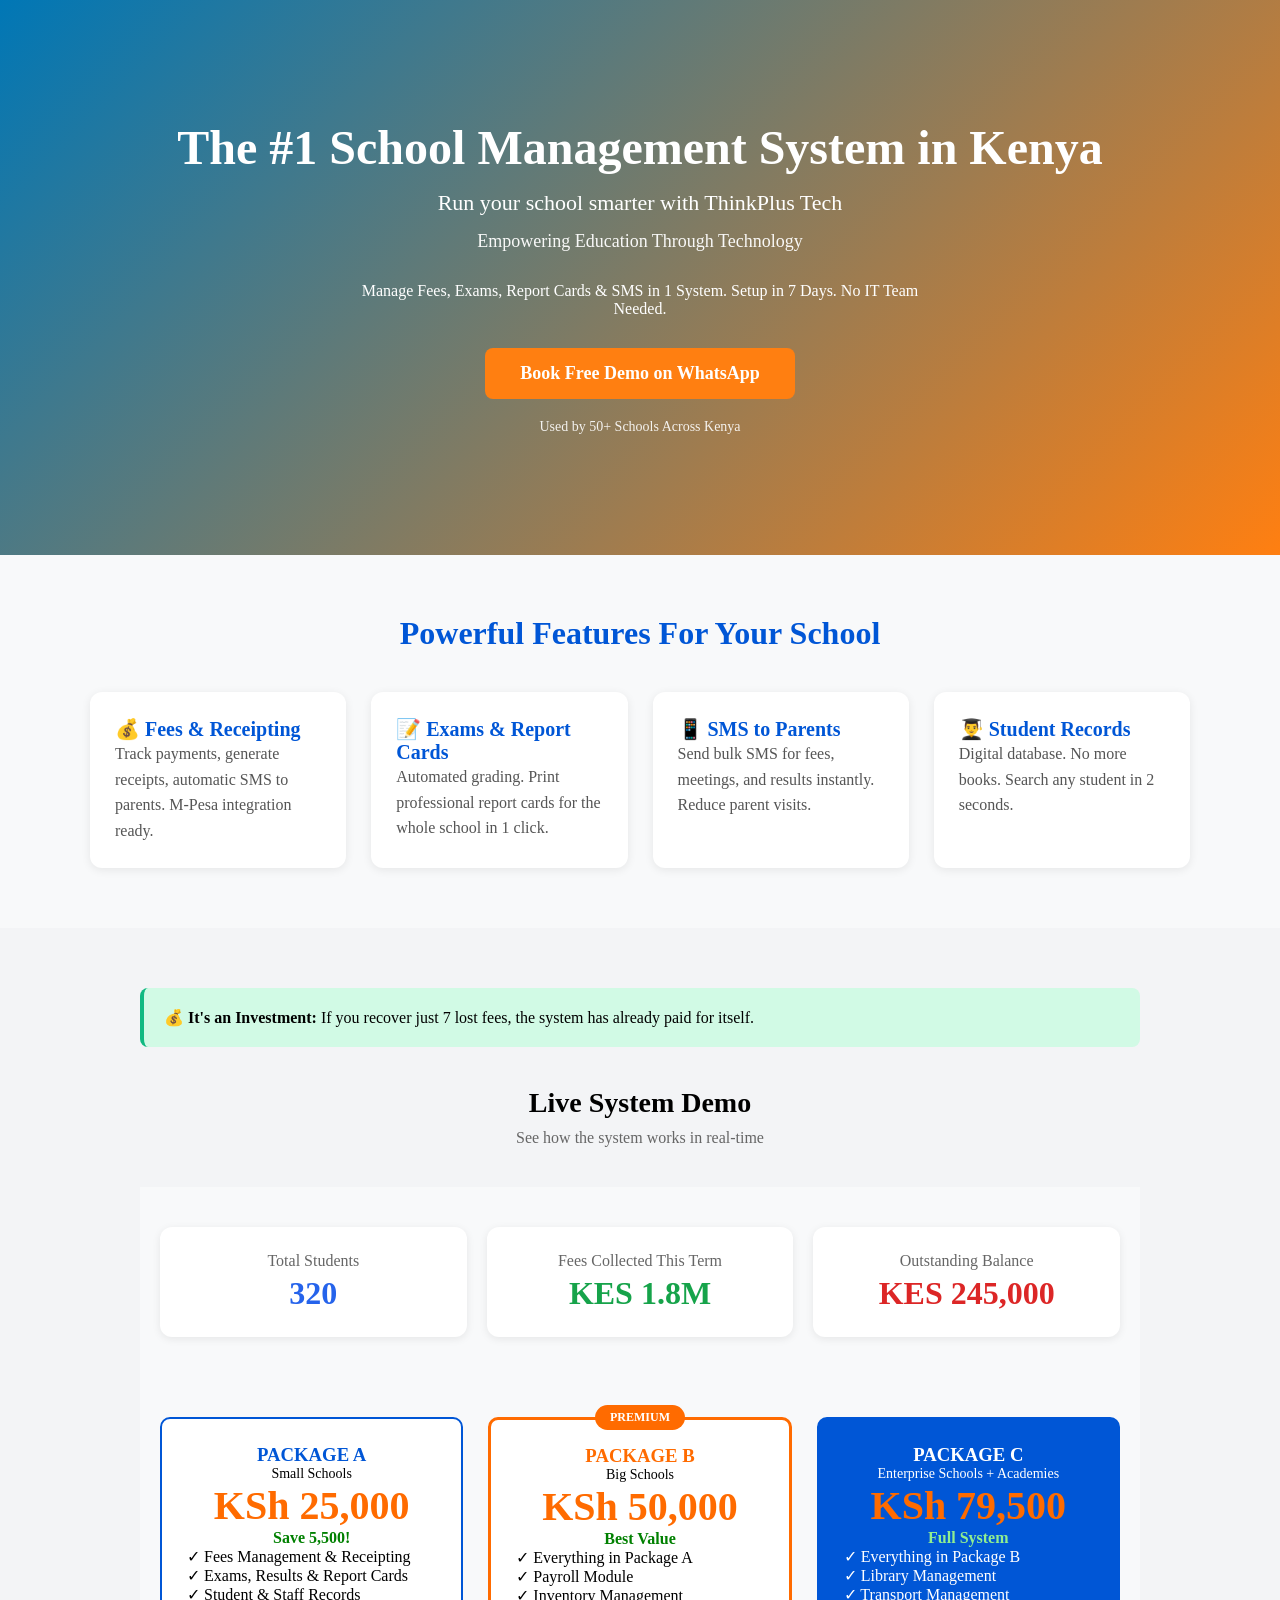
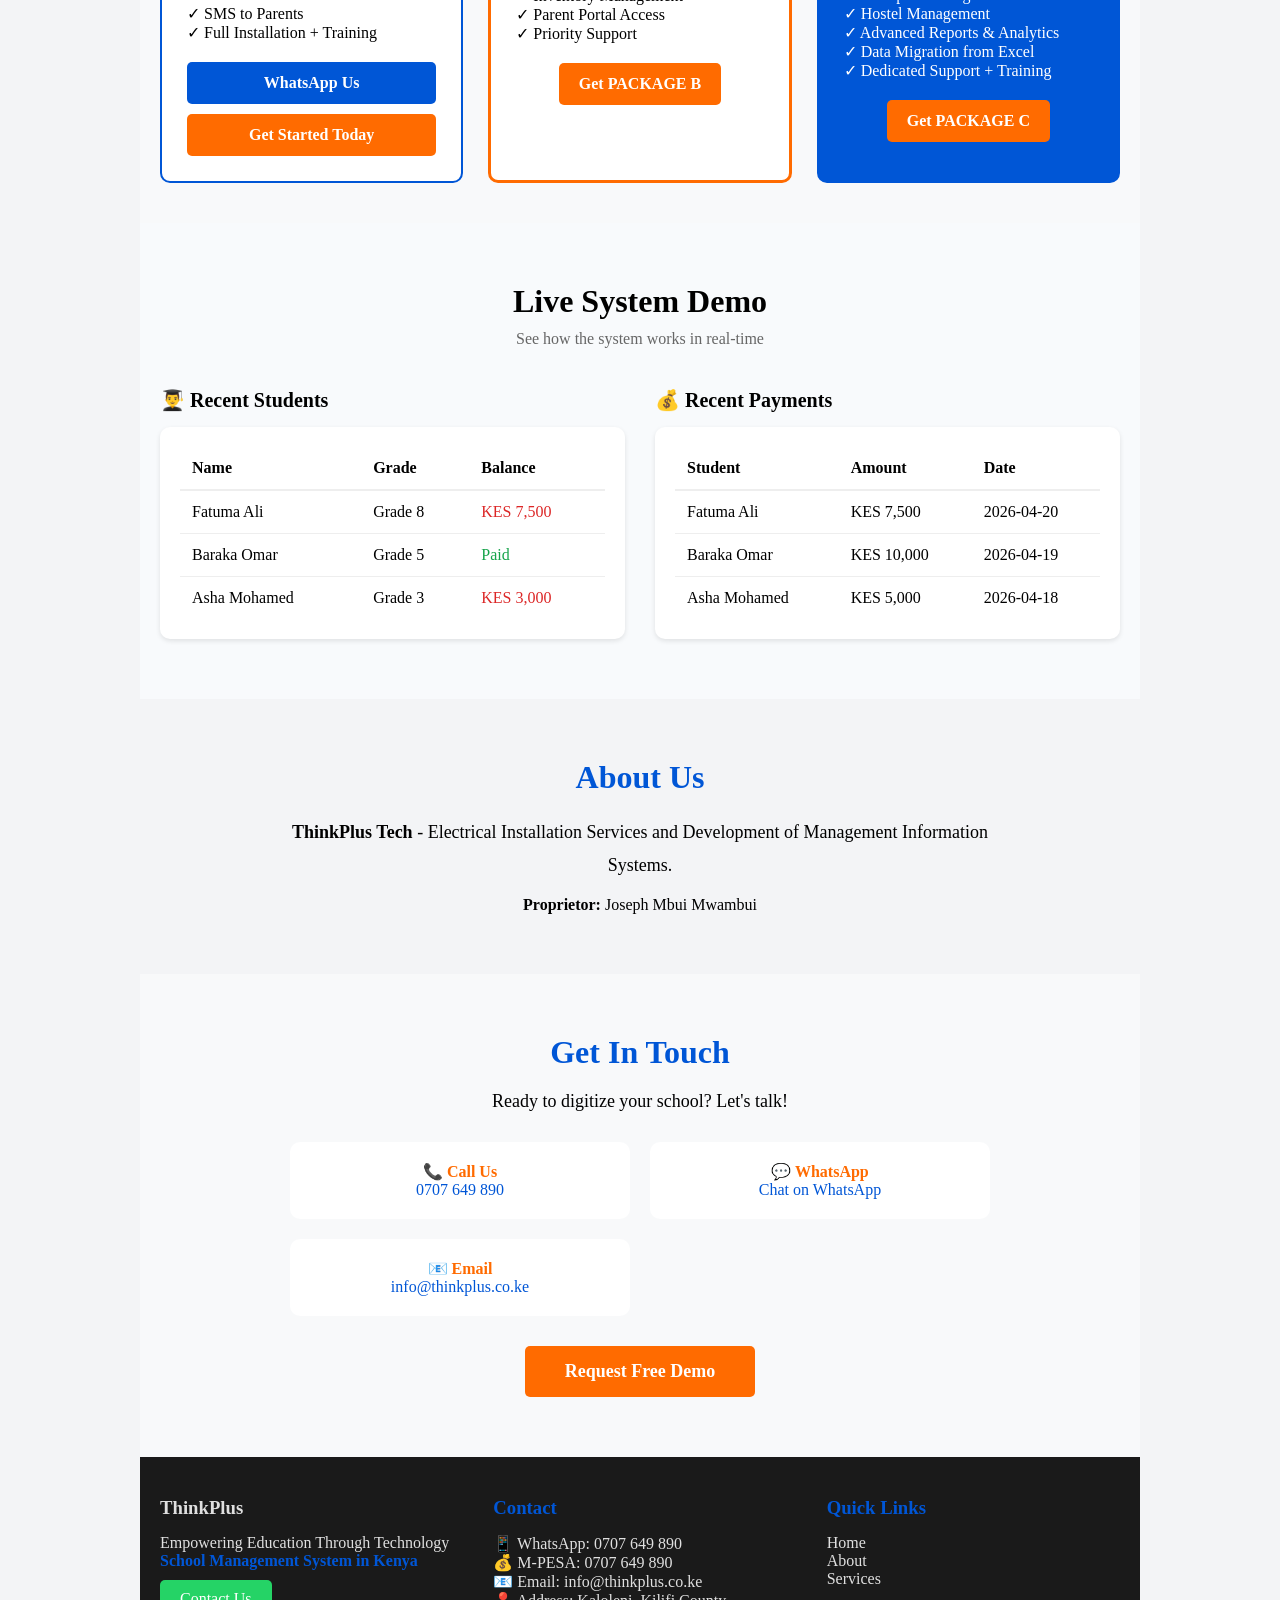
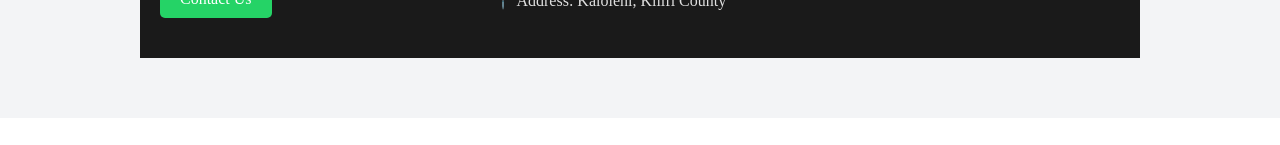
==== index.html @ ad933ab4 "Refactor button layout in index.html Updated button styles for better layout and usability." ====
<!DOCTYPE html>
<html lang="en">
<head>
  <meta charset="UTF-8">
  <meta name="viewport" content="width=device-width, initial-scale=1.0">
  <title>ThinkPlus Tech - School Management System Kenya</title>
      <meta name="description" content="ThinkPlus MIS - School Management System in Kenya. Manage Fees, Exams, SMS, Report Cards. Pay once, no yearly fees.">
  <style>
 /* RESET */
* {
  margin: 0;
  padding: 0;
  box-sizing: border-box;
}

/* MOBILE RESPONSIVE - FINAL */
@media (max-width: 768px) {
  section {
    padding: 40px 15px !important;
  }

  /* Force ALL flex and grid to stack */
  div[style*="display: flex"], 
  div[style*="display: grid"] {
    display: block !important;
  }
  
  /* Make all cards full width */
  div[style*="flex: 1 1"], 
  div[style*="max-width:"],
  div[style*="border: 3px solid"], 
  div[style*="border: 2px solid"] {
    width: 100% !important;
    max-width: 100% !important;
    margin: 0 0 20px 0 !important;
  }
/* Fix mobile menu */
nav {
  display: flex;
  justify-content: space-between;
  align-items: center;
  padding: 15px !important;
}
.menu-toggle {
  font-size: 28px !important;
  cursor: pointer;
  background: none;
  border: none;
  color: #fff; /* Changed to white so it shows on your blue gradient */
}
  /* Remove white bars */
  div[style*="max-width: 1200px"] {
    padding: 0 15px !important;
    margin: 0 auto !important;
  }

  /* Make tables scroll */
  table {
    display: block;
    width: 100%;
    overflow-x: auto;
    white-space: nowrap;
  }
  table td, table th {
    padding: 10px 8px !important;
    font-size: 13px !important;
  }

  /* Center footer */
  footer { 
    padding: 30px 15px !important; 
    text-align: center !important;
  }

  h1 { font-size: 26px !important; }
  h2 { font-size: 22px !important; }


/* Make tables scroll */
table {
  display: block;
  width: 100%;
  overflow-x: auto;
  white-space: nowrap;
}
table td, table th {
  padding: 10px 8px !important;
  font-size: 13px !important;
}

/* Force table wrapper to not break layout */
section div[style*="overflow"] {
  width: 100% !important;
  max-width: 100% !important;
}


  /* LOADING SCREEN */
#loader {
  position: fixed;
  top: 0; left: 0;
  width: 100%; height: 100%;
  background: linear-gradient(135deg, #0077b6 0%, #ff7f11 100%);
  display: flex;
  flex-direction: column;
  justify-content: center;
  align-items: center;
  z-index: 9999;
  color: #fff;
}
#loader h2 { font-size: 28px; margin-top: 20px; }
.spinner {
  width: 80px;
  height: 80px;
  border-radius: 50%;
  background: conic-gradient(#ff7f11 0% 30%, white 30% 100%);
  animation: spin 1s linear infinite;
}
@keyframes spin { to { transform: rotate(360deg); } }
  
/* MOBILE RESPONSIVE */
@media screen and (max-width: 768px) {
  div[style*="display: flex"] { display: block !important; }
  div[style*="flex: 1 1"] { width: 100% !important; margin-bottom: 20px !important; }
  #hero h1 { font-size: 28px !important; }
  #hero h3 { font-size: 22px !important; }
}
} /* CLOSE @media */

    </style>
</head>
<body>
  
<!-- LOADING SCREEN -->
<div id="loader">
  <div class="spinner"></div>
  <h2>Welcome to ThinkPlus</h2>
</div>
  
<!-- HERO SECTION -->
<section id="hero" style="background: linear-gradient(135deg, #0077b6, #ff7f11); padding: 120px 20px; text-align: center; color: #fff;">
  <h1 style="font-size: 48px; margin-bottom: 15px;">The #1 School Management System in Kenya</h1>
  <h3 style="font-size: 22px; margin-bottom: 15px; font-weight: 400;">Run your school smarter with ThinkPlus Tech</h3>
  <p style="font-size: 18px; margin-bottom: 30px; opacity: 0.95;">Empowering Education Through Technology</p>
  <p style="font-size: 16px; margin-bottom: 30px; max-width: 600px; margin-left: auto; margin-right: auto;">
    Manage Fees, Exams, Report Cards & SMS in 1 System. Setup in 7 Days. No IT Team Needed.
  </p>
  <a href="https://wa.me/254707649890?text=Hi%20ThinkPlus%20I%20want%20a%20demo" 
     style="background: #ff7f11; color: #fff; padding: 15px 35px; border-radius: 8px; text-decoration: none; font-weight: bold; font-size: 18px; display: inline-block; margin-bottom: 20px;">
     Book Free Demo on WhatsApp
  </a>
  <p style="font-size: 14px; opacity: 0.9;">Used by 50+ Schools Across Kenya</p>
</section>

<!-- FEATURES SECTION -->
<section id="features" style="padding: 60px 20px; background: #f8f9fa;">
  <h2 style="text-align: center; color: #0056D6; font-size: 32px; margin-bottom: 40px;">
    Powerful Features For Your School
  </h2>
  
  <div style="display: grid; grid-template-columns: repeat(auto-fit, minmax(250px, 1fr)); gap: 25px; max-width: 1100px; margin: 0 auto;">
    
    <div class="card" style="background: white; padding: 25px; border-radius: 12px; box-shadow: 0 2px 10px rgba(0,0,0,0.08);">
      <h3 style="color: #0056D6; font-size: 20px;">💰 Fees & Receipting</h3>
      <p style="color: #555; line-height: 1.6;">Track payments, generate receipts, automatic SMS to parents. M-Pesa integration ready.</p>
    </div>

    <div class="card" style="background: white; padding: 25px; border-radius: 12px; box-shadow: 0 2px 10px rgba(0,0,0,0.08);">
      <h3 style="color: #0056D6; font-size: 20px;">📝 Exams & Report Cards</h3>
      <p style="color: #555; line-height: 1.6;">Automated grading. Print professional report cards for the whole school in 1 click.</p>
    </div>

    <div class="card" style="background: white; padding: 25px; border-radius: 12px; box-shadow: 0 2px 10px rgba(0,0,0,0.08);">
      <h3 style="color: #0056D6; font-size: 20px;">📱 SMS to Parents</h3>
      <p style="color: #555; line-height: 1.6;">Send bulk SMS for fees, meetings, and results instantly. Reduce parent visits.</p>
    </div>

    <div class="card" style="background: white; padding: 25px; border-radius: 12px; box-shadow: 0 2px 10px rgba(0,0,0,0.08);">
      <h3 style="color: #0056D6; font-size: 20px;">👨‍🎓 Student Records</h3>
      <p style="color: #555; line-height: 1.6;">Digital database. No more books. Search any student in 2 seconds.</p>
    </div>

  </div>
</section>
  <!-- LIVE DEMO SECTION -->
<section style="padding: 60px 20px; background: #f3f4f6;">
  <div style="max-width: 1000px; margin: 0 auto;">
    
    <!-- INVESTMENT BANNER -->
    <div style="background: #d1fae5; border-left: 4px solid #10b981; padding: 20px; border-radius: 8px; margin-bottom: 40px;">
      <p style="margin: 0; font-size: 16px;"><strong>💰 It's an Investment:</strong> If you recover just 7 lost fees, the system has already paid for itself.</p>
    </div>

    <h2 style="text-align: center; font-size: 28px; margin-bottom: 10px;">Live System Demo</h2>
    <p style="text-align: center; color: #666; margin-bottom: 40px;">See how the system works in real-time</p>

<!-- STATS SECTION -->
<div style="display: grid; grid-template-columns: repeat(auto-fit, minmax(250px, 1fr)); gap: 20px; padding: 40px 20px; background: #f8f9fa;">

  <div style="background: white; padding: 25px; border-radius: 12px; box-shadow: 0 2px 8px rgba(0,0,0,0.08); text-align: center;">
    <p style="color: #666; margin-bottom: 5px;">Total Students</p>
    <p style="font-size: 32px; font-weight: bold; color: #2563eb; margin: 0;">320</p>
  </div>

  <div style="background: white; padding: 25px; border-radius: 12px; box-shadow: 0 2px 8px rgba(0,0,0,0.08); text-align: center;">
    <p style="color: #666; margin-bottom: 5px;">Fees Collected This Term</p>
    <p style="font-size: 32px; font-weight: bold; color: #16a34a; margin: 0;">KES 1.8M</p>
  </div>

  <div style="background: white; padding: 25px; border-radius: 12px; box-shadow: 0 2px 8px rgba(0,0,0,0.08); text-align: center;">
    <p style="color: #666; margin-bottom: 5px;">Outstanding Balance</p>
    <p style="font-size: 32px; font-weight: bold; color: #dc2626; margin: 0;">KES 245,000</p>
  </div>

</div>
  
<!-- PRICING SECTION -->
<div style="display: grid; grid-template-columns: repeat(auto-fit, minmax(280px, 1fr)); gap: 25px; padding: 40px 20px; background: #f8f9fa; max-width: 1100px; margin: 0 auto;">

  <!-- PACKAGE A -->
  <div style="border: 2px solid #0056D6; border-radius: 10px; padding: 25px; background: white; text-align: center;">
    <h3 style="color: #0056D6;">PACKAGE A</h3>
    <p style="font-size: 14px;">Small Schools</p>
    <h2 style="font-size: 40px; color: #FF6B00;">KSh 25,000</h2>
    <p style="color: green;"><b>Save 5,500!</b></p>
    <ul style="text-align: left; list-style: none; padding: 0;">
      <li>✓ Fees Management & Receipting</li>
      <li>✓ Exams, Results & Report Cards</li>
      <li>✓ Student & Staff Records</li>
      <li>✓ SMS to Parents</li>
      <li>✓ Full Installation + Training</li>
    </ul>
<div style="display: flex; flex-direction: column; gap: 10px; margin-top: 20px;">
  <a href="https://wa.me/254707649890?text=Hi%20I%20want%20Package%20A" style="background: #0056D6; color: white; padding: 12px 20px; border-radius: 5px; text-decoration: none; font-weight: bold; text-align: center; display: block;">WhatsApp Us</a>
  <a href="#contact" style="background: #FF6B00; color: white; padding: 12px 20px; border-radius: 5px; text-decoration: none; font-weight: bold; text-align: center; display: block;">Get Started Today</a>
</div>
  </div>

  <!-- PACKAGE B -->
  <div style="border: 3px solid #FF6B00; border-radius: 10px; padding: 25px; background: white; text-align: center; position: relative;">
    <p style="background: #FF6B00; color: white; padding: 5px 15px; border-radius: 20px; position: absolute; top: -15px; left: 50%; transform: translateX(-50%); font-size: 12px; font-weight: bold;">PREMIUM</p>
    <h3 style="color: #FF6B00;">PACKAGE B</h3>
    <p style="font-size: 14px;">Big Schools</p>
    <h2 style="font-size: 40px; color: #FF6B00;">KSh 50,000</h2>
    <p style="color: green;"><b>Best Value</b></p>
    <ul style="text-align: left; list-style: none; padding: 0;">
      <li>✓ Everything in Package A</li>
      <li>✓ Payroll Module</li>
      <li>✓ Inventory Management</li>
      <li>✓ Parent Portal Access</li>
      <li>✓ Priority Support</li>
    </ul>
    <div style="display: flex; gap: 10px; flex-wrap: wrap; justify-content: center; margin-top: 20px;">
      <a href="https://wa.me/254707649890?text=Hi%20I%20want%20Package%20B" style="background: #FF6B00; color: white; padding: 12px 20px; border-radius: 5px; text-decoration: none; font-weight: bold;">Get PACKAGE B</a>
    </div>
  </div>

  <!-- PACKAGE C -->
  <div style="border: 2px solid #0056D6; border-radius: 10px; padding: 25px; background: #0056D6; color: white; text-align: center;">
    <h3 style="color: white;">PACKAGE C</h3>
    <p style="font-size: 14px;">Enterprise Schools + Academies</p>
    <h2 style="font-size: 40px; color: #FF6B00;">KSh 79,500</h2>
    <p style="color: #90EE90;"><b>Full System</b></p>
    <ul style="text-align: left; list-style: none; padding: 0;">
      <li>✓ Everything in Package B</li>
      <li>✓ Library Management</li>
      <li>✓ Transport Management</li>
      <li>✓ Hostel Management</li>
      <li>✓ Advanced Reports & Analytics</li>
      <li>✓ Data Migration from Excel</li>
      <li>✓ Dedicated Support + Training</li>
    </ul>
    <div style="display: flex; gap: 10px; flex-wrap: wrap; justify-content: center; margin-top: 20px;">
      <a href="https://wa.me/254707649890?text=Hi%20I%20want%20Package%20C" style="background: #FF6B00; color: white; padding: 12px 20px; border-radius: 5px; text-decoration: none; font-weight: bold;">Get PACKAGE C</a>
    </div>
  </div>

</div>
  <!-- LIVE SYSTEM DEMO -->
<section style="padding: 60px 20px; background: #f8fafc;">
  <div style="max-width: 1200px; margin: 0 auto;">
    <h2 style="text-align: center; font-size: 32px; margin-bottom: 10px;">Live System Demo</h2>
    <p style="text-align: center; color: #666; margin-bottom: 40px;">See how the system works in real-time</p>

 

    <!-- TABLES -->
    <div style="display: flex; flex-wrap: wrap; gap: 30px; justify-content: center;">
      <div style="flex: 1 1 400px; max-width: 550px;">
        <h3 style="margin-bottom: 15px; font-size: 20px;">👨‍🎓 Recent Students</h3>
        <div style="background: white; padding: 20px; border-radius: 10px; box-shadow: 0 2px 5px rgba(0,0,0,0.1);">
          <table style="width: 100%; border-collapse: collapse;">
            <tr style="border-bottom: 2px solid #eee;"><th style="padding: 12px; text-align: left;">Name</th><th style="padding: 12px; text-align: left;">Grade</th><th style="padding: 12px; text-align: left;">Balance</th></tr>
            <tr style="border-bottom: 1px solid #eee;"><td style="padding: 12px;">Fatuma Ali</td><td style="padding: 12px;">Grade 8</td><td style="padding: 12px; color: #dc2626;">KES 7,500</td></tr>
            <tr style="border-bottom: 1px solid #eee;"><td style="padding: 12px;">Baraka Omar</td><td style="padding: 12px;">Grade 5</td><td style="padding: 12px; color: #16a34a;">Paid</td></tr>
            <tr><td style="padding: 12px;">Asha Mohamed</td><td style="padding: 12px;">Grade 3</td><td style="padding: 12px; color: #dc2626;">KES 3,000</td></tr>
          </table>
        </div>
      </div>
      <div style="flex: 1 1 400px; max-width: 550px;">
        <h3 style="margin-bottom: 15px; font-size: 20px;">💰 Recent Payments</h3>
        <div style="background: white; padding: 20px; border-radius: 10px; box-shadow: 0 2px 5px rgba(0,0,0,0.1);">
          <table style="width: 100%; border-collapse: collapse;">
            <tr style="border-bottom: 2px solid #eee;"><th style="padding: 12px; text-align: left;">Student</th><th style="padding: 12px; text-align: left;">Amount</th><th style="padding: 12px; text-align: left;">Date</th></tr>
            <tr style="border-bottom: 1px solid #eee;"><td style="padding: 12px;">Fatuma Ali</td><td style="padding: 12px;">KES 7,500</td><td style="padding: 12px;">2026-04-20</td></tr>
            <tr style="border-bottom: 1px solid #eee;"><td style="padding: 12px;">Baraka Omar</td><td style="padding: 12px;">KES 10,000</td><td style="padding: 12px;">2026-04-19</td></tr>
            <tr><td style="padding: 12px;">Asha Mohamed</td><td style="padding: 12px;">KES 5,000</td><td style="padding: 12px;">2026-04-18</td></tr>
          </table>
        </div>
      </div>
    </div>
  </div>
</section>

<!-- ABOUT US -->
<section id="about" style="padding:60px 20px;">
  <div style="max-width:700px; margin:0 auto; text-align:center;">
    <h2 style="color:#0056D6; font-size:32px; margin-bottom:20px;">About Us</h2>
    <p style="font-size:18px; line-height:1.8;"><b>ThinkPlus Tech</b> - Electrical Installation Services and Development of Management Information Systems.</p>
    <p style="font-size:16px; margin-top:15px;"><b>Proprietor:</b> Joseph Mbui Mwambui</p>
  </div>
</section>
    <!-- CONTACT SECTION -->
<section id="contact" style="padding: 60px 20px; background: #f8f9fa;">
  <div style="max-width: 700px; margin: 0 auto; text-align: center;">
    <h2 style="color: #0056D6; font-size: 32px; margin-bottom: 20px;">Get In Touch</h2>
    <p style="font-size: 18px; margin-bottom: 30px;">Ready to digitize your school? Let's talk!</p>
    
    <div style="display: grid; grid-template-columns: repeat(auto-fit, minmax(250px, 1fr)); gap: 20px; margin-bottom: 30px;">
      <div style="background: white; padding: 20px; border-radius: 10px;">
        <h4 style="color: #FF6B00;">📞 Call Us</h4>
        <p><a href="tel:0707649890" style="color: #0056D6; text-decoration: none;">0707 649 890</a></p>
      </div>
      <div style="background: white; padding: 20px; border-radius: 10px;">
        <h4 style="color: #FF6B00;">💬 WhatsApp</h4>
        <p><a href="https://wa.me/254707649890" style="color: #0056D6; text-decoration: none;">Chat on WhatsApp</a></p>
      </div>
      <div style="background: white; padding: 20px; border-radius: 10px;">
        <h4 style="color: #FF6B00;">📧 Email</h4>
        <p><a href="mailto:info@thinkplus.co.ke" style="color: #0056D6; text-decoration: none;">info@thinkplus.co.ke</a></p>
      </div>
    </div>

    <a href="https://wa.me/254707649890?text=Hi%20I%20want%20a%20demo" style="background: #FF6B00; color: white; padding: 15px 40px; border-radius: 5px; text-decoration: none; font-weight: bold; font-size: 18px; display: inline-block;">Request Free Demo</a>
  </div>
</section>

<!-- FOOTER -->
<footer style="background: #1a1a1a; color: #e0e0e0; padding: 40px 20px;">
  <div style="max-width: 1200px; margin: 0 auto; display: flex; flex-wrap: wrap; gap: 40px; justify-content: space-between;">
<div style="flex: 1 1 250px;">
  <h3 style="color: #ffb35; margin-bottom: 15px;">ThinkPlus</h3>
  <p>Empowering Education Through Technology</p>
  <p style="color: #0056D6; font-weight: bold;">School Management System in Kenya</p>
  <a href="https://wa.me/254707649890" style="display: inline-block; background: #25D366; color: white; padding: 10px 20px; border-radius: 5px; text-decoration: none; margin-top: 10px;">Contact Us</a>
</div>

<div style="flex: 1 1 250px;">
  <h3 style="color: #0056D6; margin-bottom: 15px;">Contact</h3>
  <p>📱 WhatsApp: 0707 649 890</p>
  <p>💰 M-PESA: 0707 649 890</p>
  <p>📧 Email: info@thinkplus.co.ke</p>
  <p>📍 Address: Kaloleni, Kilifi County</p>
</div>

<div style="flex: 1 1 250px;">
  <h3 style="color: #0056D6; margin-bottom: 15px;">Quick Links</h3>
  <p><a href="#home" style="color: #e0e0e0; text-decoration: none;">Home</a></p>
  <p><a href="#about" style="color: #e0e0e0; text-decoration: none;">About</a></p>
  <p><a href="#services" style="color: #e0e0e0; text-decoration: none;">Services</a></p>
</div>
</div>
</footer>

   <script>
window.addEventListener("load", function(){
  setTimeout(function(){
    document.getElementById("loader").style.display = "none";
  }, 2000); // hides after 2 seconds
});
</script> 
    </body>
  </html>
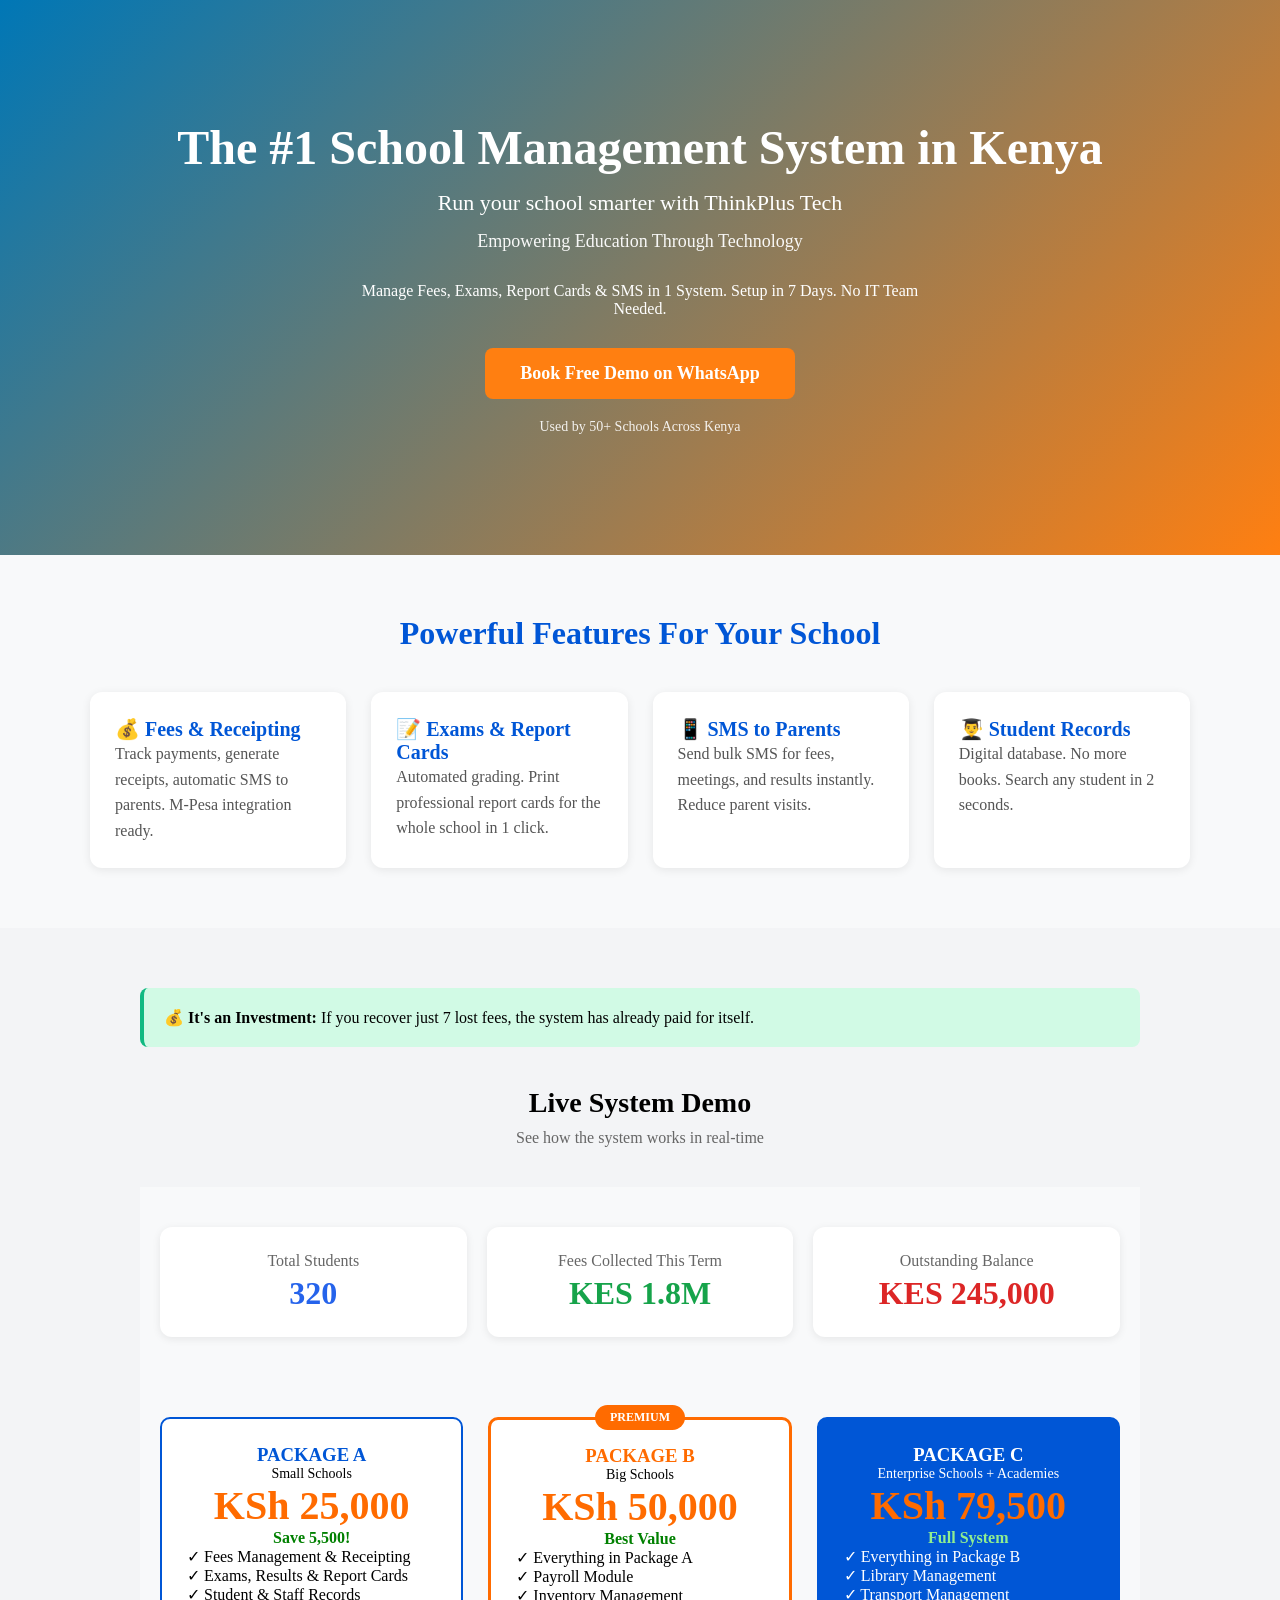
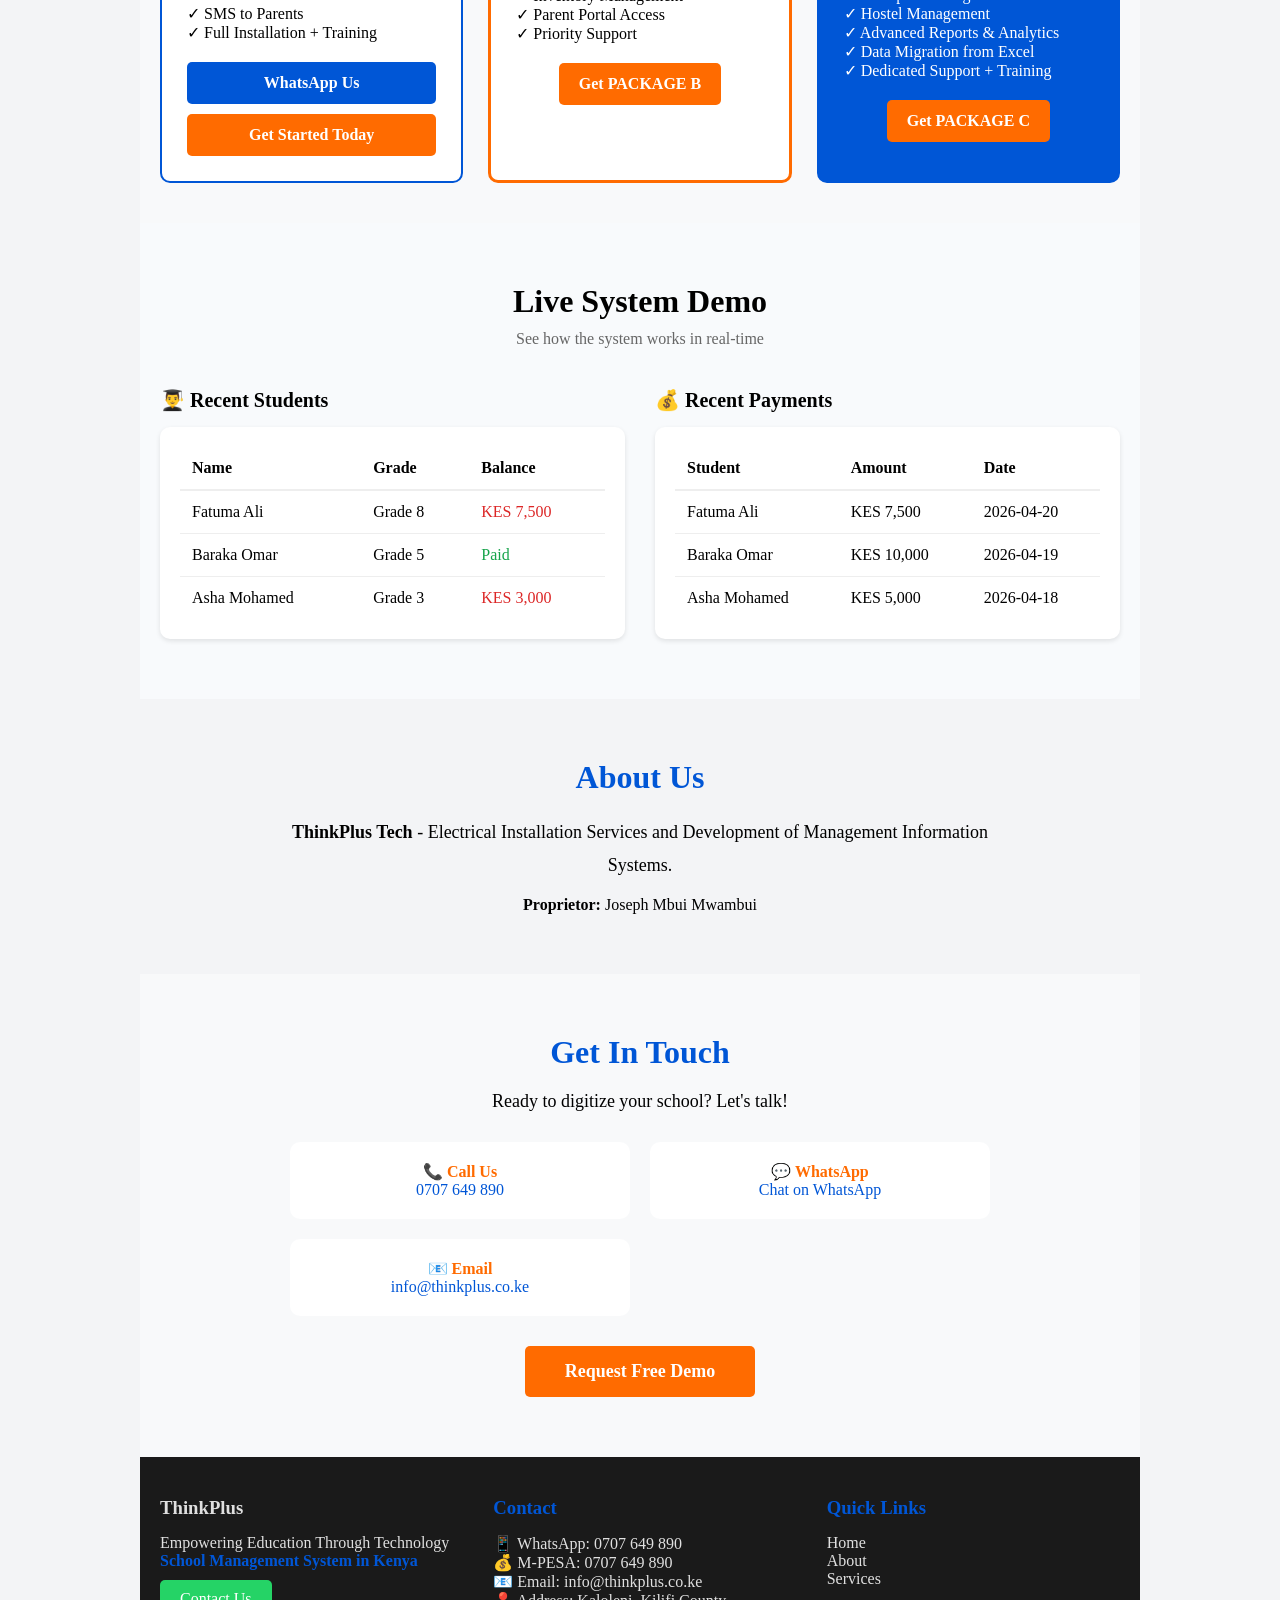
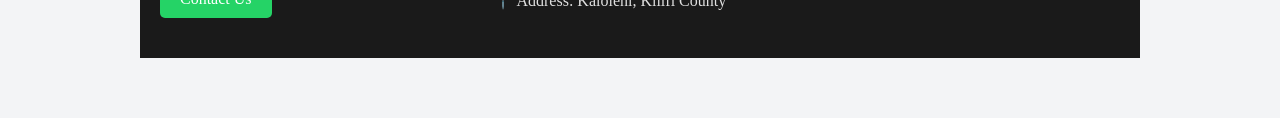
==== commit ffde3412: "Force fix PACKAGE A buttons for mobile Changed buttons to display: block so they stack on mobile" ====
--- a/index.html
+++ b/index.html
@@ -230,8 +230,8 @@
       <li>✓ SMS to Parents</li>
       <li>✓ Full Installation + Training</li>
     </ul>
-<div style="display: flex; flex-direction: column; gap: 10px; margin-top: 20px;">
-  <a href="https://wa.me/254707649890?text=Hi%20I%20want%20Package%20A" style="background: #0056D6; color: white; padding: 12px 20px; border-radius: 5px; text-decoration: none; font-weight: bold; text-align: center; display: block;">WhatsApp Us</a>
+<div style="margin-top: 20px;">
+  <a href="https://wa.me/254707649890?text=Hi%20I%20want%20Package%20A" style="background: #0056D6; color: white; padding: 12px 20px; border-radius: 5px; text-decoration: none; font-weight: bold; text-align: center; display: block; margin-bottom: 10px;">WhatsApp Us</a>
   <a href="#contact" style="background: #FF6B00; color: white; padding: 12px 20px; border-radius: 5px; text-decoration: none; font-weight: bold; text-align: center; display: block;">Get Started Today</a>
 </div>
   </div>
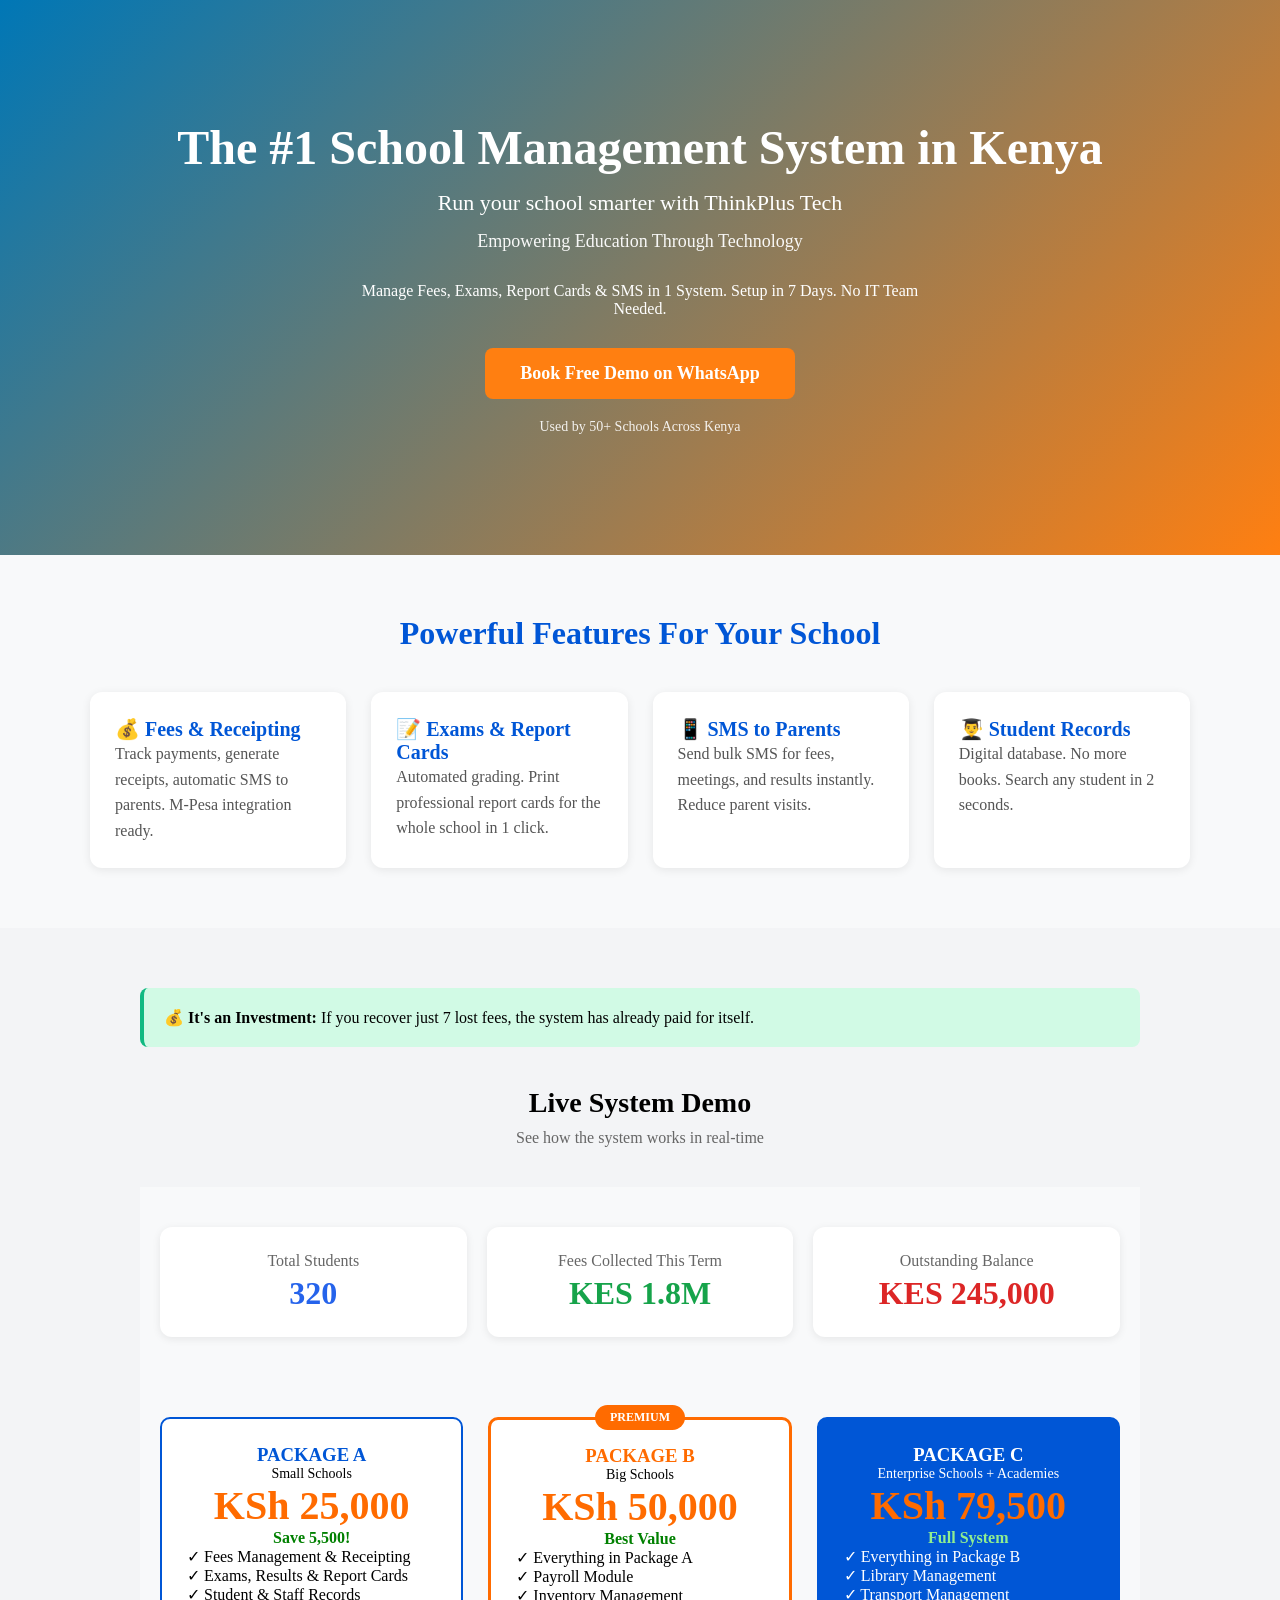
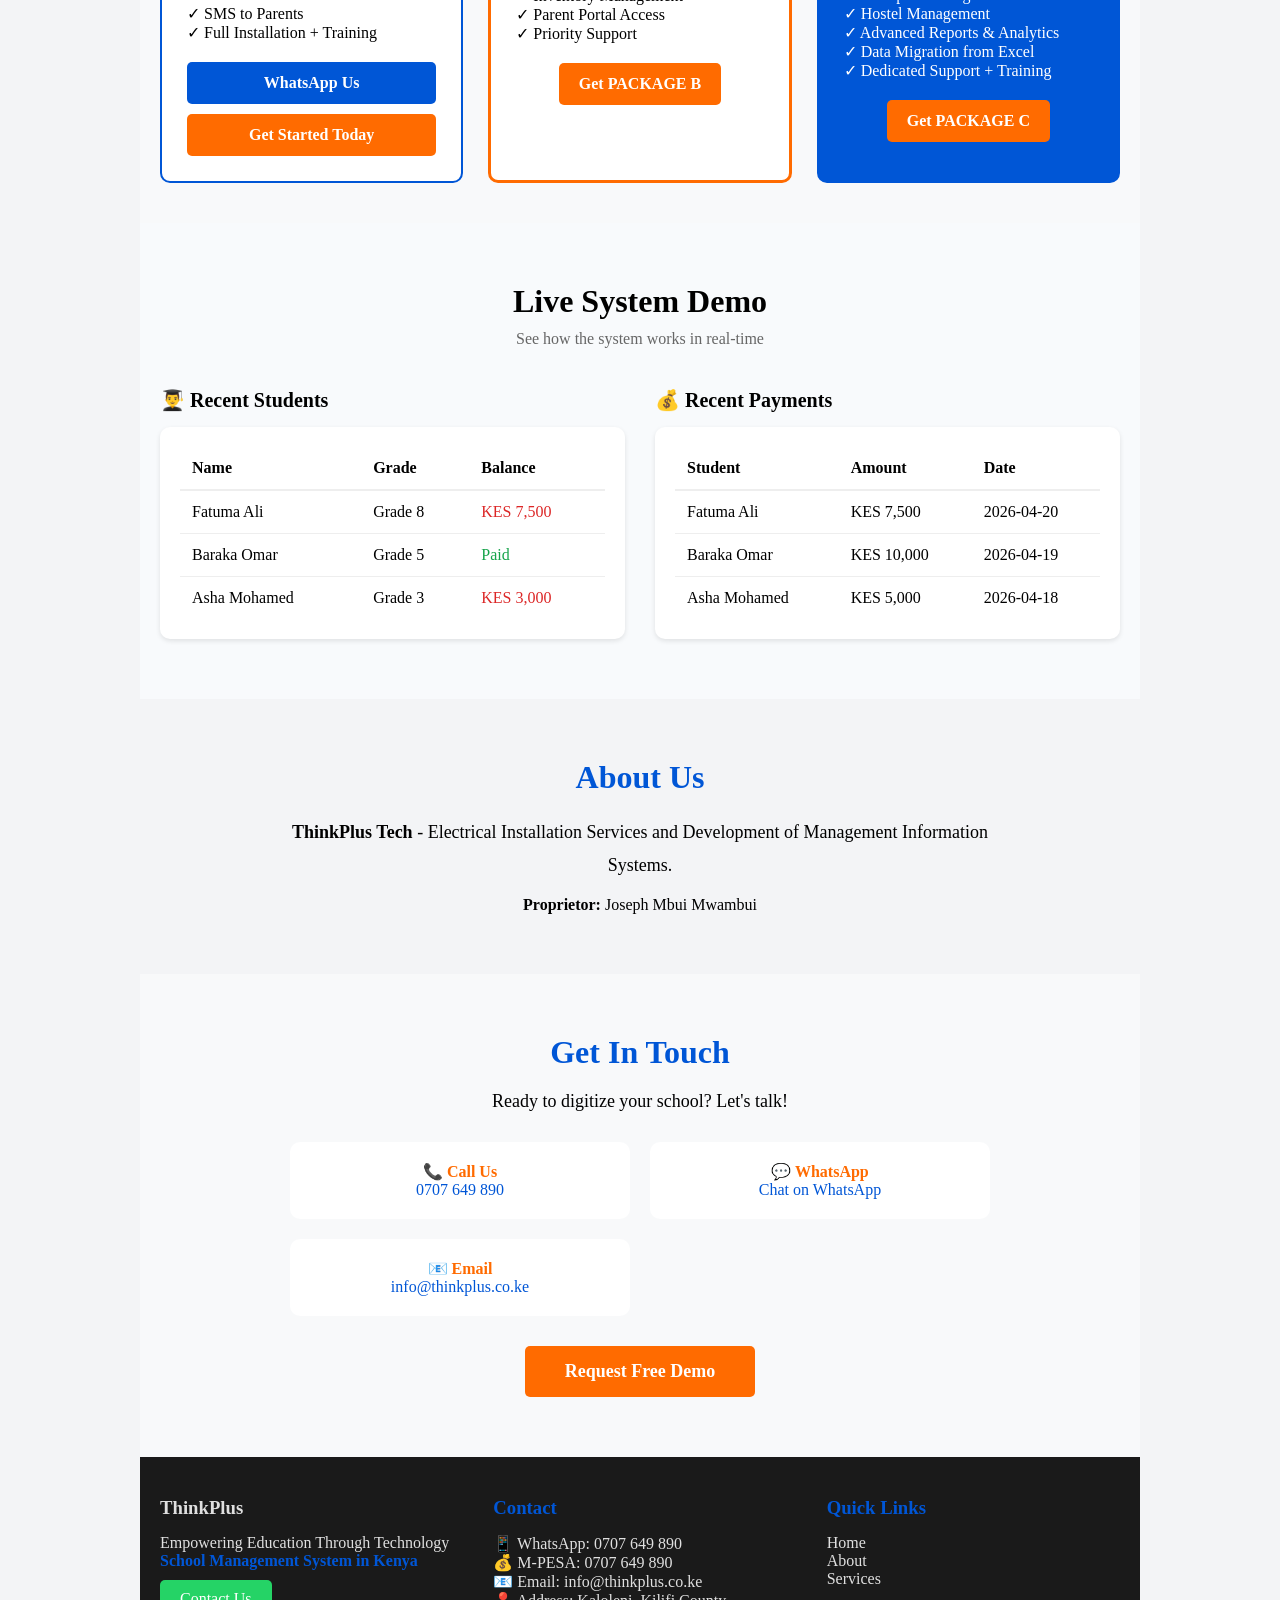
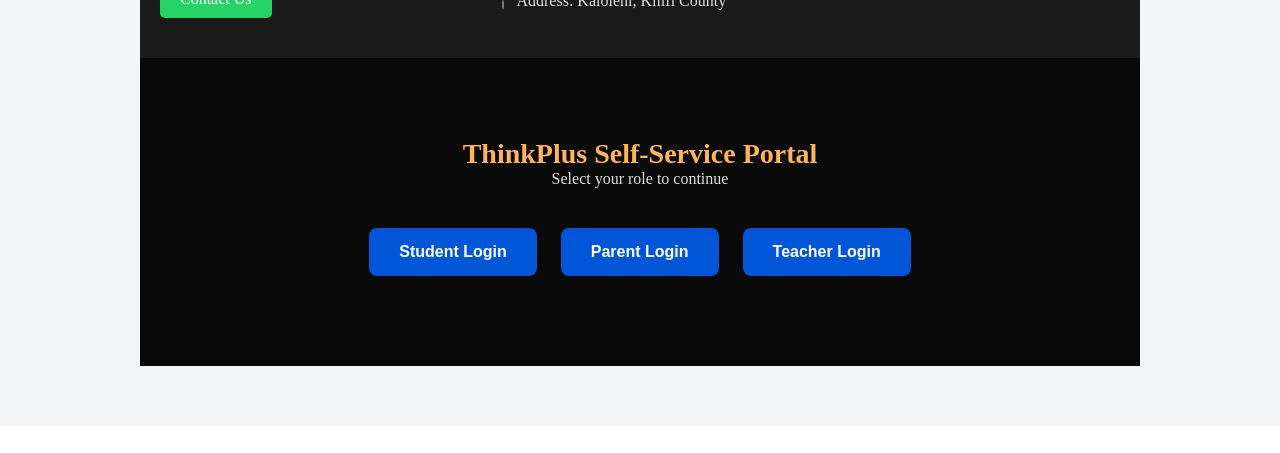
==== commit 8b548350: "Add self-service login section to index.html" ====
--- a/index.html
+++ b/index.html
@@ -371,7 +371,41 @@
 </div>
 </div>
 </footer>
-
+<!-- LOGIN SECTION FOR SELF-SERVICE -->
+<section style="text-align:center; padding:80px 20px; background:#0a0a0a;">
+  <h2 style="color:#ffb35b; font-size:28px;">ThinkPlus Self-Service Portal</h2>
+  <p style="color:#e0e0e0; margin-bottom:30px;">Select your role to continue</p>
+  
+  <div>
+    <button class="login-btn" onclick="login('student')">Student Login</button>
+    <button class="login-btn" onclick="login('parent')">Parent Login</button>
+    <button class="login-btn" onclick="login('teacher')">Teacher Login</button>
+  </div>
+</section>
+
+<style>
+.login-btn {
+  padding: 15px 30px;
+  margin: 10px;
+  background: #0056D6;
+  color: white;
+  border: none;
+  border-radius: 8px;
+  font-size: 16px;
+  font-weight: bold;
+  cursor: pointer;
+  transition: 0.3s;
+}
+.login-btn:hover { transform: scale(1.05); background: #003d99; }
+</style>
+
+<script>
+function login(role){
+  localStorage.setItem("userRole", role);
+  localStorage.setItem("userName", role.charAt(0).toUpperCase() + role.slice(1) + " Demo");
+  window.location.href = "dashboard.html";
+}
+</script>
    <script>
 window.addEventListener("load", function(){
   setTimeout(function(){
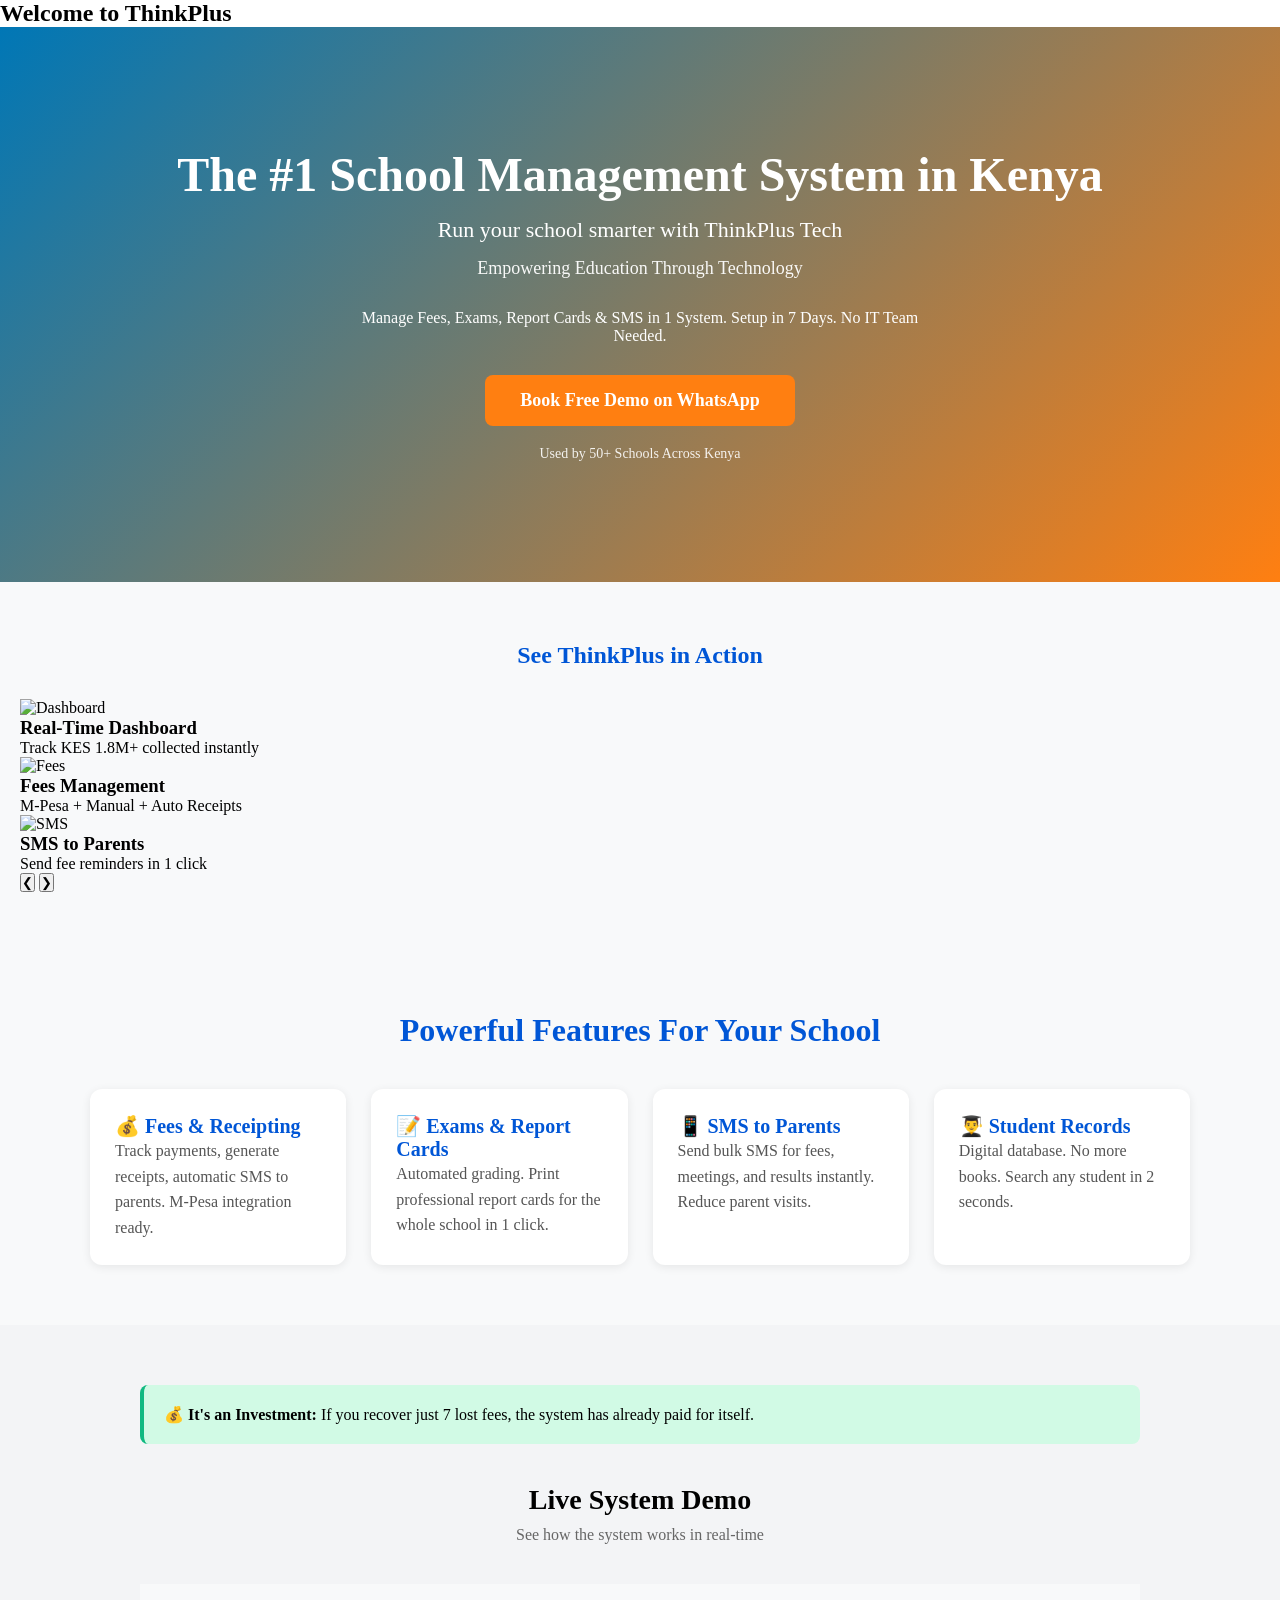
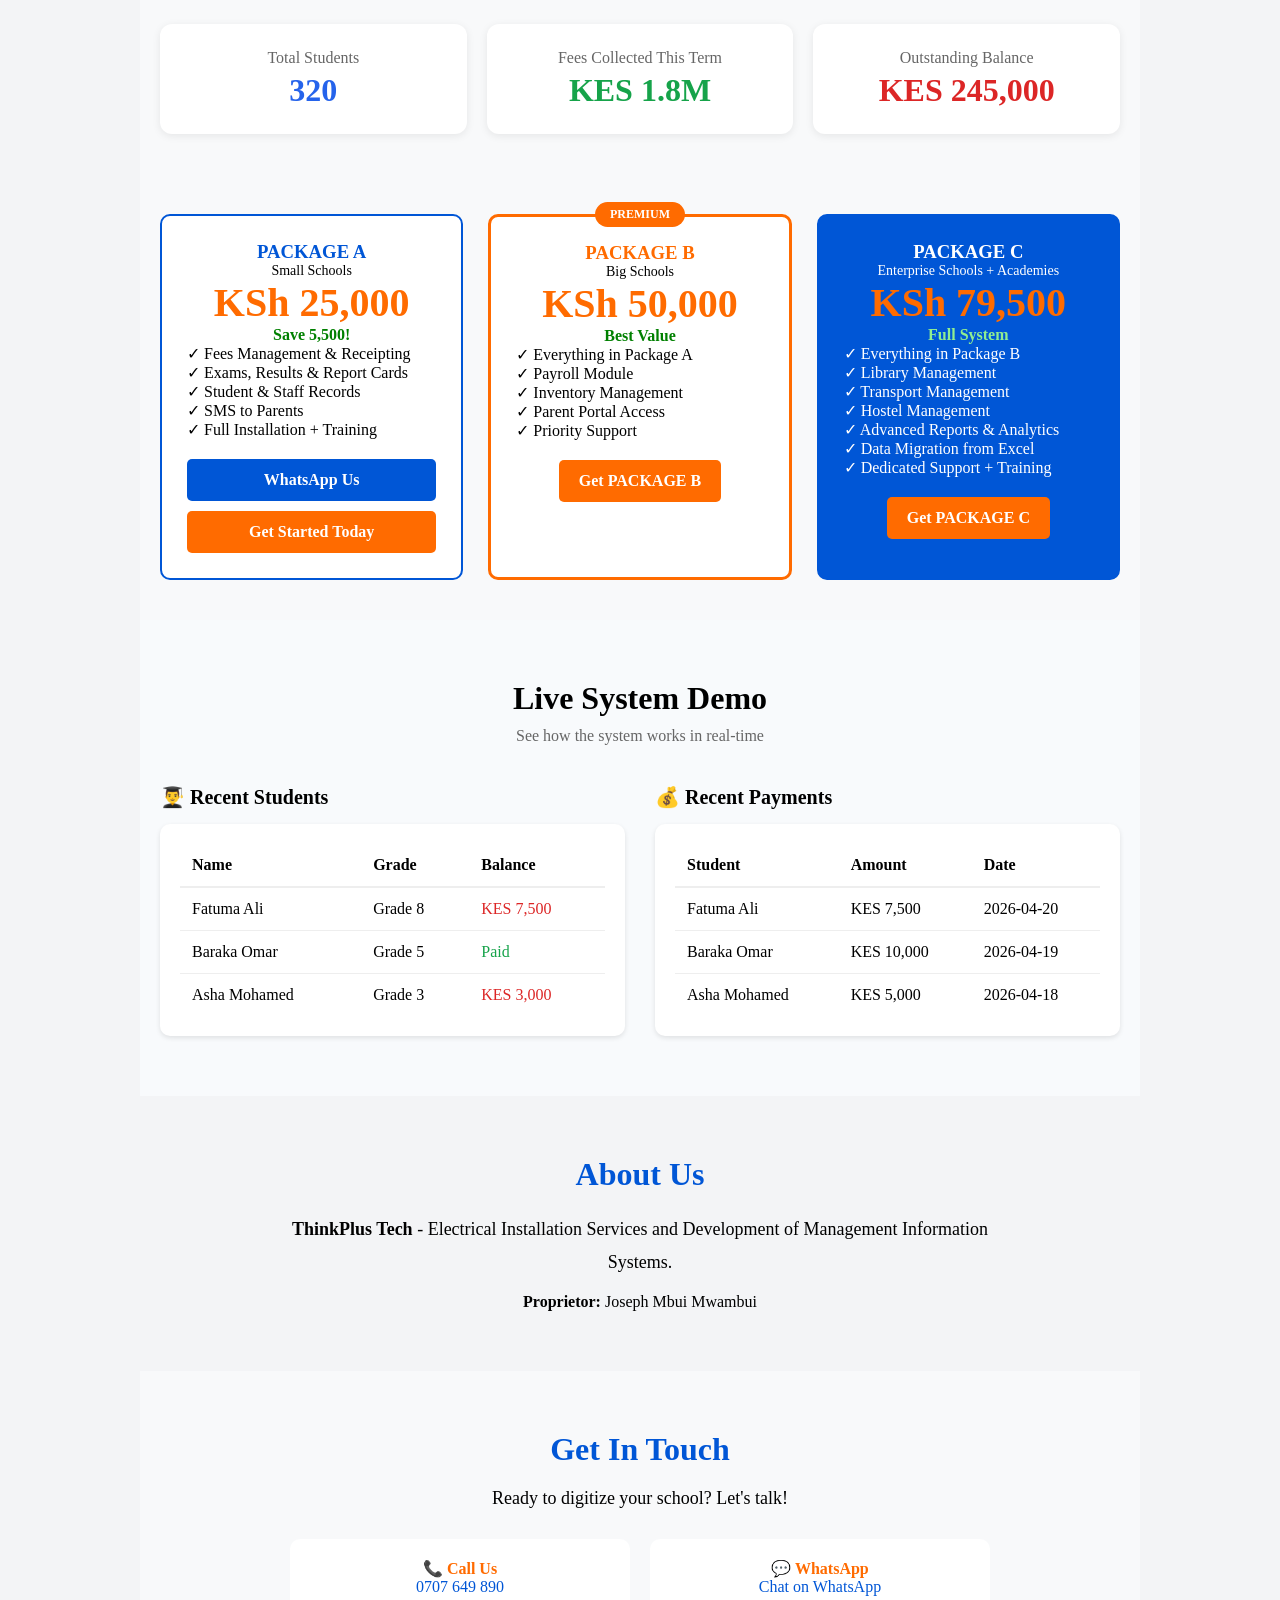
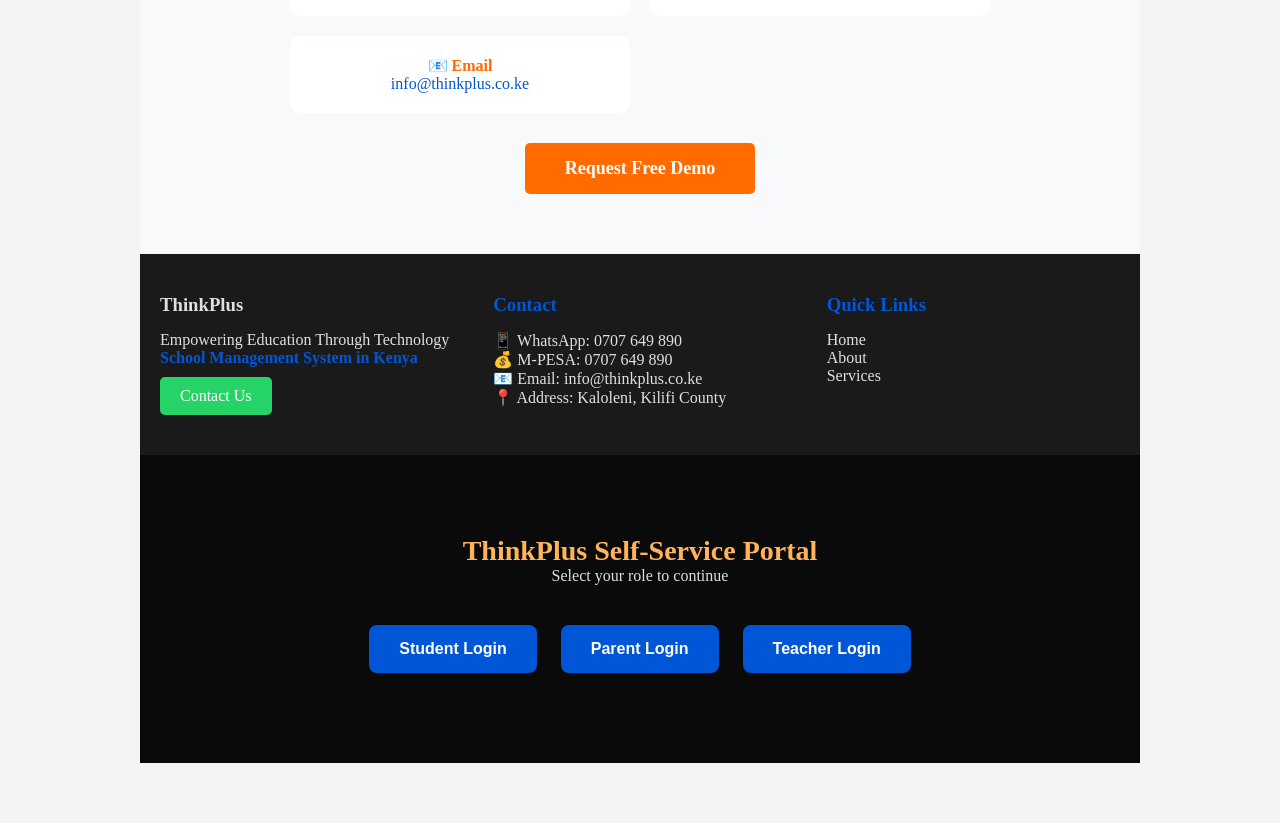
==== commit f42dfbc3: "Add slider section to showcase features Added a slider section with features and images." ====
--- a/index.html
+++ b/index.html
@@ -150,6 +150,33 @@
      Book Free Demo on WhatsApp
   </a>
   <p style="font-size: 14px; opacity: 0.9;">Used by 50+ Schools Across Kenya</p>
+</section>
+  <!-- SLIDES SECTION -->
+<section id="slider" style="padding: 60px 20px; background: #f8f9fa;">
+  <h2 style="text-align: center; color: #0056D6; margin-bottom: 30px;">See ThinkPlus in Action</h2>
+  
+  <div class="slider-container">
+    <div class="slides">
+      <div class="slide">
+        <img src="images/dashboard.png" alt="Dashboard">
+        <h3>Real-Time Dashboard</h3>
+        <p>Track KES 1.8M+ collected instantly</p>
+      </div>
+      <div class="slide">
+        <img src="images/fees.png" alt="Fees">
+        <h3>Fees Management</h3>
+        <p>M-Pesa + Manual + Auto Receipts</p>
+      </div>
+      <div class="slide">
+        <img src="images/sms.png" alt="SMS">
+        <h3>SMS to Parents</h3>
+        <p>Send fee reminders in 1 click</p>
+      </div>
+    </div>
+    
+    <button class="prev">❮</button>
+    <button class="next">❯</button>
+  </div>
 </section>
 
 <!-- FEATURES SECTION -->
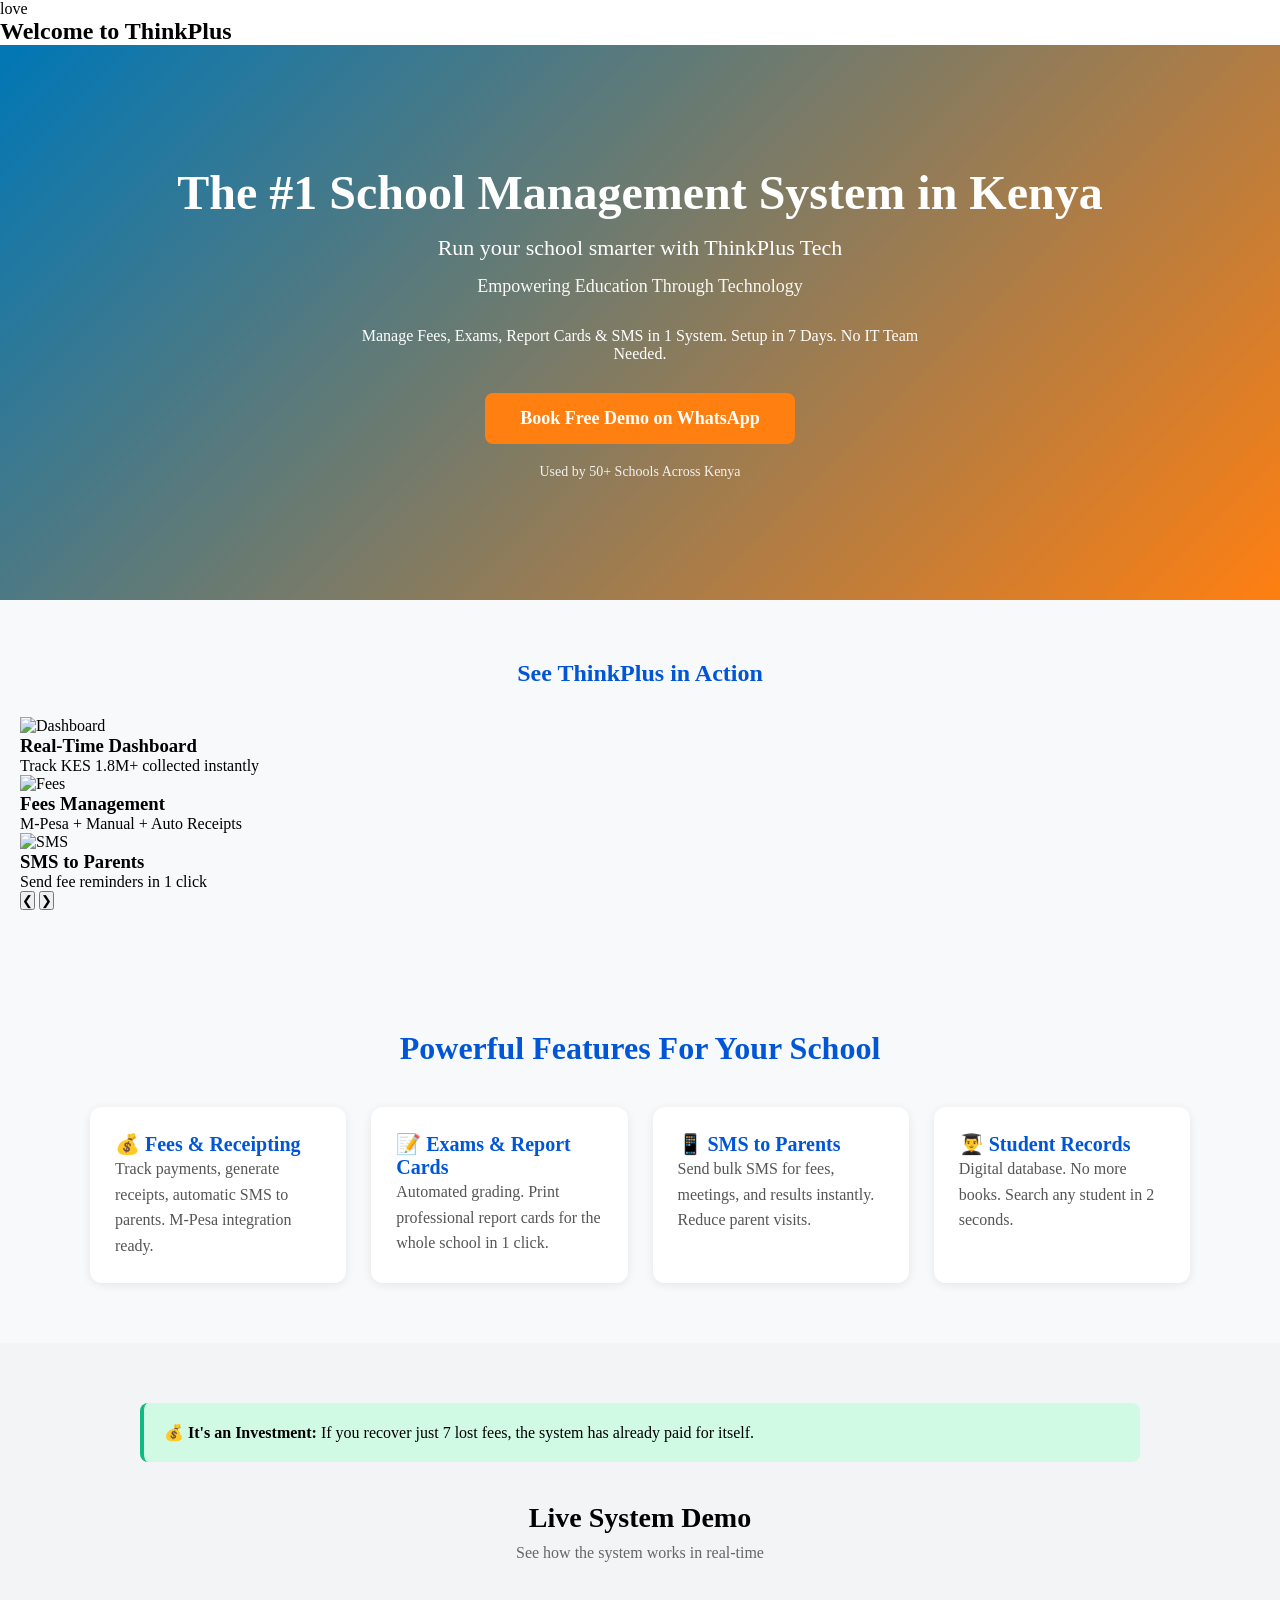
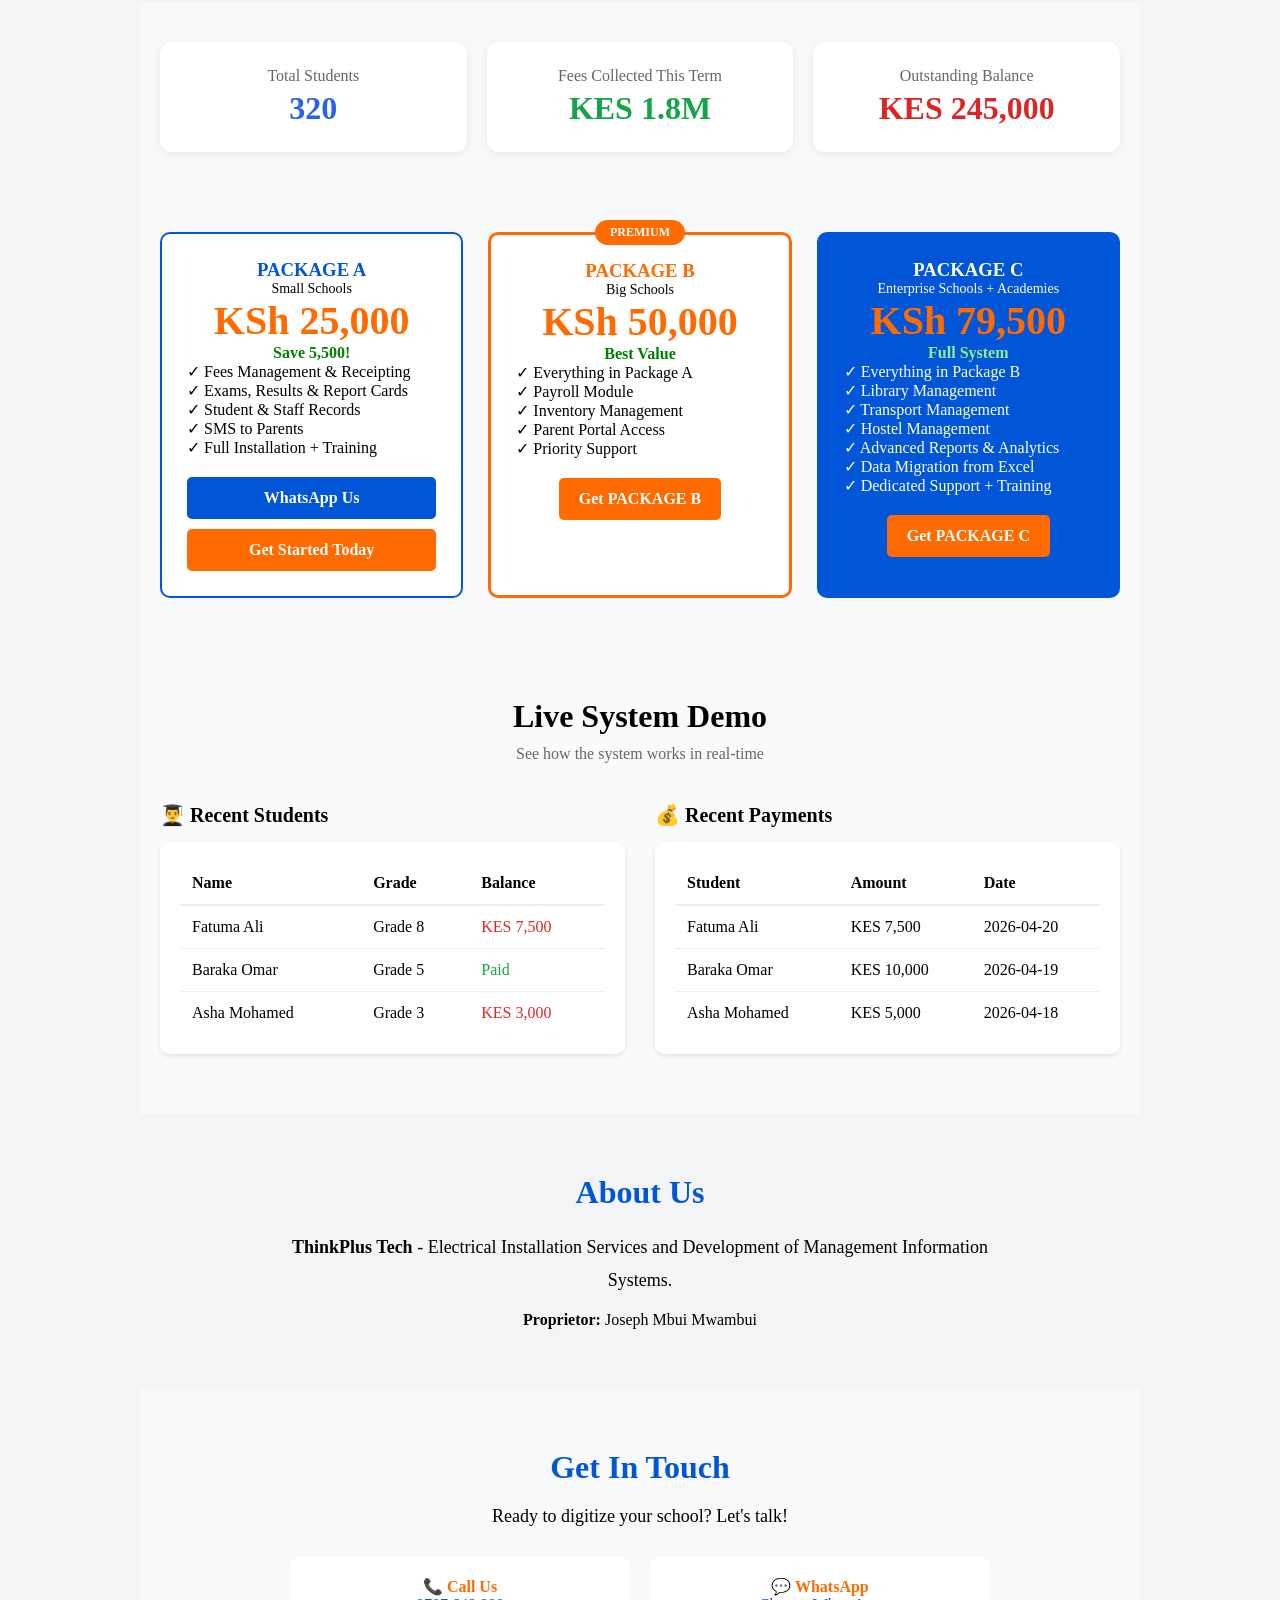
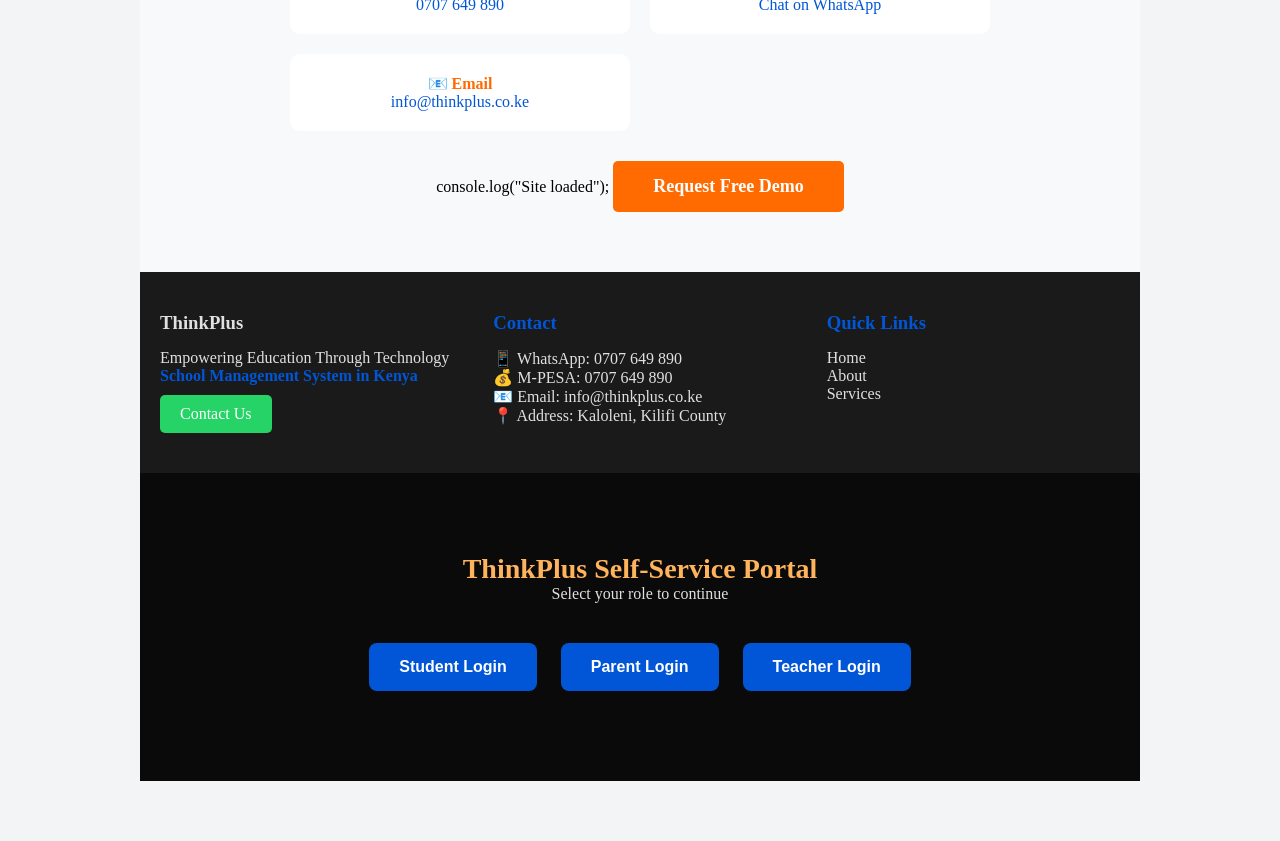
==== commit 415f927d: "Add console log statements for debugging Added console log statements to track site loading and Thin" ====
--- a/index.html
+++ b/index.html
@@ -1,4 +1,4 @@
-<!DOCTYPE html>
+love<!DOCTYPE html>
 <html lang="en">
 <head>
   <meta charset="UTF-8">
@@ -367,7 +367,7 @@
         <p><a href="mailto:info@thinkplus.co.ke" style="color: #0056D6; text-decoration: none;">info@thinkplus.co.ke</a></p>
       </div>
     </div>
-
+console.log("Site loaded");
     <a href="https://wa.me/254707649890?text=Hi%20I%20want%20a%20demo" style="background: #FF6B00; color: white; padding: 15px 40px; border-radius: 5px; text-decoration: none; font-weight: bold; font-size: 18px; display: inline-block;">Request Free Demo</a>
   </div>
 </section>
@@ -434,11 +434,42 @@
 }
 </script>
    <script>
+<script>
+let currentSlide = 0;
+const slides = document.querySelector('.slides');
+const totalSlides = document.querySelectorAll('.slide').length;
+
+function showSlide(index) {
+  if (index >= totalSlides) currentSlide = 0;
+  if (index < 0) currentSlide = totalSlides - 1;
+  slides.style.transform = `translateX(${-currentSlide * 100}%)`;
+}
+
+document.querySelector('.next').addEventListener('click', () => {
+  currentSlide++;
+  showSlide(currentSlide);
+});
+
+document.querySelector('.prev').addEventListener('click', () => {
+  currentSlide--;
+  showSlide(currentSlide);
+});
+
+// Auto slide every 4 seconds
+setInterval(() => {
+  currentSlide++;
+  showSlide(currentSlide);
+}, 4000);
+
+// Loader
 window.addEventListener("load", function(){
   setTimeout(function(){
     document.getElementById("loader").style.display = "none";
-  }, 2000); // hides after 2 seconds
+  }, 2000);
 });
-</script> 
-    </body>
+
+console.log("ThinkPlus Loaded");
+</script>
+
+</body>
   </html>
